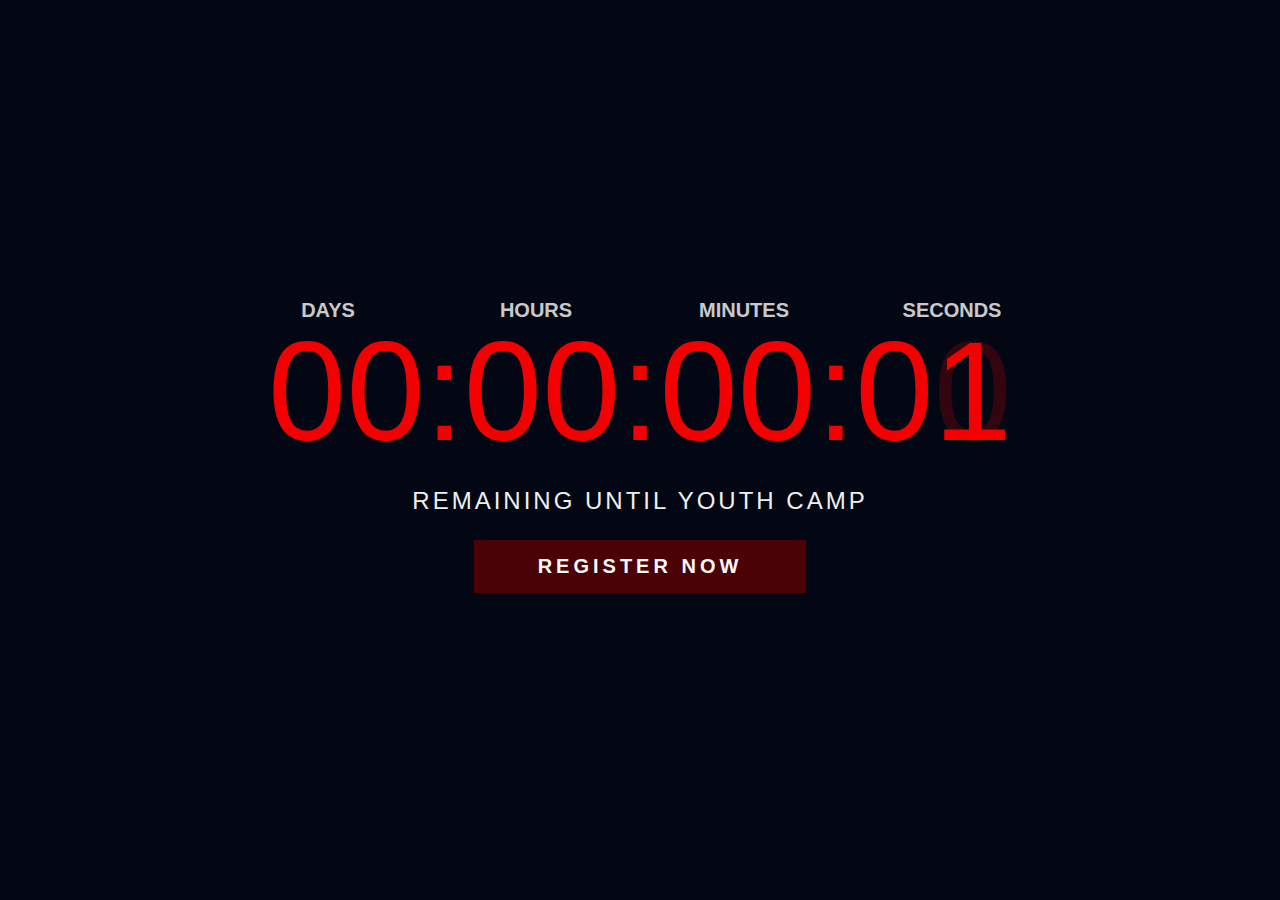
==== index.html @ f2c050af "Update index.html" ====
<!DOCTYPE html>
<html lang="en">

<head>
    <meta charset="utf-8" />
    <title>JLAC Youth Camp 2023</title>
    <meta content="JLAC Youth Camp 2023" property="og:title" />
    <meta content="JLAC Youth Camp 2023" property="twitter:title" />
    <meta content="width=device-width, initial-scale=1" name="viewport" />
    <meta content="Webflow" name="generator" />
    <meta property="og:url" content="assets/OG.webp" />
    <link
        href="./styles.css"
        rel="stylesheet" type="text/css" />
    <link href="https://fonts.googleapis.com" rel="preconnect" />
    <link href="https://fonts.gstatic.com" rel="preconnect" crossorigin="anonymous" />
    <script src="https://ajax.googleapis.com/ajax/libs/webfont/1.6.26/webfont.js" type="text/javascript"></script>
    <script
        type="text/javascript">WebFont.load({ google: { families: ["Poppins:100,100italic,200,200italic,300,300italic,regular,italic,500,500italic,600,600italic,700,700italic,800,800italic,900,900italic"] } });</script>
    <!--[if lt IE 9]><script src="https://cdnjs.cloudflare.com/ajax/libs/html5shiv/3.7.3/html5shiv.min.js" type="text/javascript"></script><![endif]-->
    <script
        type="text/javascript">!function (o, c) { var n = c.documentElement, t = " w-mod-"; n.className += t + "js", ("ontouchstart" in o || o.DocumentTouch && c instanceof DocumentTouch) && (n.className += t + "touch") }(window, document);</script>
    <link href="assets/favicon.png" rel="shortcut icon" type="image/x-icon" />
    <link href="assets/webclip.png" rel="apple-touch-icon" />
</head>

<body>
    <div class="countdown-page">
        <div class="timer-label-wrapper m">
            <div class="paragraph inverted label">D</div>
            <div class="paragraph inverted label">H</div>
            <div class="paragraph inverted label">M</div>
            <div class="paragraph inverted label">S</div>
        </div>
        <div class="timer-label-wrapper pc">
            <div class="paragraph inverted label">DAYS</div>
            <div class="paragraph inverted label">HOURS</div>
            <div class="paragraph inverted label">MINUTES</div>
            <div class="paragraph inverted label">SECONDS</div>
        </div>
        <div class="countdown-wrapper">
            <div class="timer-wrapper mb-flow">
                <div id="days" class="timer">00</div>
                <div class="timer">:</div>
                <div id="hours" class="timer">00</div>
                <div class="timer">:</div>
                <div id="minutes" class="timer">00</div>
                <div class="timer">:</div>
                <div id="seconds" class="timer">01</div>
            </div>
            <div class="timer bg"><span id="countdown" class="text-span">00:00:00:00</span></div>
            <div id="status" class="h4 inverted cd">REMAINING UNTIL YOUTH CAMP</div><a
                href="https://docs.google.com/forms/d/1bYi0Q4V_tHwfjZFR5M2zFoEl2O6BzqJZb1Jt3GfIu0k/viewform?edit_requested=true#settings"
                target="_blank" id="button" class="button countdown w-button">Register Now</a>
        </div><img
            src="https://uploads-ssl.webflow.com/640ebca3ec6139ab74301674/6423d6dc8d836772d1237e6a_BTTF%20Logo%20White.webp"
            loading="lazy" sizes="(max-width: 767px) 20vw, 12vw"
            srcset="https://uploads-ssl.webflow.com/640ebca3ec6139ab74301674/6423d6dc8d836772d1237e6a_BTTF%20Logo%20White-p-500.webp 500w, https://uploads-ssl.webflow.com/640ebca3ec6139ab74301674/6423d6dc8d836772d1237e6a_BTTF%20Logo%20White-p-800.webp 800w, https://uploads-ssl.webflow.com/640ebca3ec6139ab74301674/6423d6dc8d836772d1237e6a_BTTF%20Logo%20White-p-1080.webp 1080w, https://uploads-ssl.webflow.com/640ebca3ec6139ab74301674/6423d6dc8d836772d1237e6a_BTTF%20Logo%20White-p-1600.webp 1600w, https://uploads-ssl.webflow.com/640ebca3ec6139ab74301674/6423d6dc8d836772d1237e6a_BTTF%20Logo%20White-p-2000.webp 2000w, https://uploads-ssl.webflow.com/640ebca3ec6139ab74301674/6423d6dc8d836772d1237e6a_BTTF%20Logo%20White-p-2600.webp 2600w, https://uploads-ssl.webflow.com/640ebca3ec6139ab74301674/6423d6dc8d836772d1237e6a_BTTF%20Logo%20White-p-3200.webp 3200w, https://uploads-ssl.webflow.com/640ebca3ec6139ab74301674/6423d6dc8d836772d1237e6a_BTTF%20Logo%20White.webp 7200w"
            alt="" class="image absolute countdown" />
        <div class="logo-wrapper"><img
                src="https://uploads-ssl.webflow.com/640ebca3ec6139ab74301674/640ed4eca521a5f07b6e0835_JLAC%20White.png"
                loading="lazy" sizes="(max-width: 767px) 15vw, 6vw"
                srcset="https://uploads-ssl.webflow.com/640ebca3ec6139ab74301674/640ed4eca521a5f07b6e0835_JLAC%20White-p-500.png 500w, https://uploads-ssl.webflow.com/640ebca3ec6139ab74301674/640ed4eca521a5f07b6e0835_JLAC%20White-p-800.png 800w, https://uploads-ssl.webflow.com/640ebca3ec6139ab74301674/640ed4eca521a5f07b6e0835_JLAC%20White.png 1000w"
                alt="" class="countdown-logo" /><img
                src="https://uploads-ssl.webflow.com/640ebca3ec6139ab74301674/6423d77d2c3ec1ab48b9f796_YWAP%20White%20Simple.png"
                loading="lazy" sizes="(max-width: 767px) 15vw, 6vw"
                srcset="https://uploads-ssl.webflow.com/640ebca3ec6139ab74301674/6423d77d2c3ec1ab48b9f796_YWAP%20White%20Simple-p-500.png 500w, https://uploads-ssl.webflow.com/640ebca3ec6139ab74301674/6423d77d2c3ec1ab48b9f796_YWAP%20White%20Simple-p-800.png 800w, https://uploads-ssl.webflow.com/640ebca3ec6139ab74301674/6423d77d2c3ec1ab48b9f796_YWAP%20White%20Simple.png 1000w"
                alt="" class="countdown-logo" /></div>
    </div>
    <script src="https://d3e54v103j8qbb.cloudfront.net/js/jquery-3.5.1.min.dc5e7f18c8.js?site=640ebca3ec6139ab74301674"
        type="text/javascript" integrity="sha256-9/aliU8dGd2tb6OSsuzixeV4y/faTqgFtohetphbbj0="
        crossorigin="anonymous"></script>
    <script src="./script.js"
        type="text/javascript"></script>
    <!--[if lte IE 9]><script src="//cdnjs.cloudflare.com/ajax/libs/placeholders/3.0.2/placeholders.min.js"></script><![endif]-->
</body>

</html>
---- styles.css ----
/* Generated on: Wed Mar 29 2023 08:58:21 GMT+0000 (Coordinated Universal Time) */
/* ==========================================================================
   normalize.css v3.0.3 | MIT License | github.com/necolas/normalize.css 
   ========================================================================== */
/*! normalize.css v3.0.3 | MIT License | github.com/necolas/normalize.css */html{font-family:sans-serif;-ms-text-size-adjust:100%;-webkit-text-size-adjust:100%}body{margin:0}article,aside,details,figcaption,figure,footer,header,hgroup,main,menu,nav,section,summary{display:block}audio,canvas,progress,video{display:inline-block;vertical-align:baseline}audio:not([controls]){display:none;height:0}[hidden],template{display:none}a{background-color:transparent}a:active,a:hover{outline:0}abbr[title]{border-bottom:1px dotted}b,strong{font-weight:bold}dfn{font-style:italic}h1{font-size:2em;margin:.67em 0}mark{background:#ff0;color:#000}small{font-size:80%}sub,sup{font-size:75%;line-height:0;position:relative;vertical-align:baseline}sup{top:-0.5em}sub{bottom:-0.25em}img{border:0}svg:not(:root){overflow:hidden}figure{margin:1em 40px}hr{box-sizing:content-box;height:0}pre{overflow:auto}code,kbd,pre,samp{font-family:monospace, monospace;font-size:1em}button,input,optgroup,select,textarea{color:inherit;font:inherit;margin:0}button{overflow:visible}button,select{text-transform:none}button,html input[type="button"],input[type="reset"]{-webkit-appearance:button;cursor:pointer}button[disabled],html input[disabled]{cursor:default}button::-moz-focus-inner,input::-moz-focus-inner{border:0;padding:0}input{line-height:normal}input[type='checkbox'],input[type='radio']{box-sizing:border-box;padding:0}input[type='number']::-webkit-inner-spin-button,input[type='number']::-webkit-outer-spin-button{height:auto}input[type='search']{-webkit-appearance:none}input[type='search']::-webkit-search-cancel-button,input[type='search']::-webkit-search-decoration{-webkit-appearance:none}fieldset{border:1px solid #c0c0c0;margin:0 2px;padding:.35em .625em .75em}legend{border:0;padding:0}textarea{overflow:auto}optgroup{font-weight:bold}table{border-collapse:collapse;border-spacing:0}td,th{padding:0}

/* ==========================================================================
   Start of base Webflow CSS - If you're looking for some ultra-clean CSS, skip the boilerplate and see the unminified code below.
   ========================================================================== */
   @font-face{font-family:'webflow-icons';src:url("[data-uri]") format('truetype');font-weight:normal;font-style:normal}[class^="w-icon-"],[class*=" w-icon-"]{font-family:'webflow-icons' !important;speak:none;font-style:normal;font-weight:normal;font-variant:normal;text-transform:none;line-height:1;-webkit-font-smoothing:antialiased;-moz-osx-font-smoothing:grayscale}.w-icon-slider-right:before{content:"\e600"}.w-icon-slider-left:before{content:"\e601"}.w-icon-nav-menu:before{content:"\e602"}.w-icon-arrow-down:before,.w-icon-dropdown-toggle:before{content:"\e603"}.w-icon-file-upload-remove:before{content:"\e900"}.w-icon-file-upload-icon:before{content:"\e903"}*{-webkit-box-sizing:border-box;-moz-box-sizing:border-box;box-sizing:border-box}html{height:100%}body{margin:0;min-height:100%;background-color:#fff;font-family:Arial,sans-serif;font-size:14px;line-height:20px;color:#333}img{max-width:100%;vertical-align:middle;display:inline-block}html.w-mod-touch *{background-attachment:scroll !important}.w-block{display:block}.w-inline-block{max-width:100%;display:inline-block}.w-clearfix:before,.w-clearfix:after{content:" ";display:table;grid-column-start:1;grid-row-start:1;grid-column-end:2;grid-row-end:2}.w-clearfix:after{clear:both}.w-hidden{display:none}.w-button{display:inline-block;padding:9px 15px;background-color:#3898EC;color:white;border:0;line-height:inherit;text-decoration:none;cursor:pointer;border-radius:0}input.w-button{-webkit-appearance:button}html[data-w-dynpage] [data-w-cloak]{color:transparent !important}.w-webflow-badge,.w-webflow-badge *{position:static;left:auto;top:auto;right:auto;bottom:auto;z-index:auto;display:block;visibility:visible;overflow:visible;overflow-x:visible;overflow-y:visible;box-sizing:border-box;width:auto;height:auto;max-height:none;max-width:none;min-height:0;min-width:0;margin:0;padding:0;float:none;clear:none;border:0 none transparent;border-radius:0;background:none;background-image:none;background-position:0% 0%;background-size:auto auto;background-repeat:repeat;background-origin:padding-box;background-clip:border-box;background-attachment:scroll;background-color:transparent;box-shadow:none;opacity:1;transform:none;transition:none;direction:ltr;font-family:inherit;font-weight:inherit;color:inherit;font-size:inherit;line-height:inherit;font-style:inherit;font-variant:inherit;text-align:inherit;letter-spacing:inherit;text-decoration:inherit;text-indent:0;text-transform:inherit;list-style-type:disc;text-shadow:none;font-smoothing:auto;vertical-align:baseline;cursor:inherit;white-space:inherit;word-break:normal;word-spacing:normal;word-wrap:normal}.w-webflow-badge{position:fixed !important;display:inline-block !important;visibility:visible !important;z-index:2147483647 !important;top:auto !important;right:12px !important;bottom:12px !important;left:auto !important;color:#AAADB0 !important;background-color:#fff !important;border-radius:3px !important;padding:6px 8px 6px 6px !important;font-size:12px !important;opacity:1 !important;line-height:14px !important;text-decoration:none !important;transform:none !important;margin:0 !important;width:auto !important;height:auto !important;overflow:visible !important;white-space:nowrap;box-shadow:0 0 0 1px rgba(0,0,0,0.1),0 1px 3px rgba(0,0,0,0.1);cursor:pointer}.w-webflow-badge>img{display:inline-block !important;visibility:visible !important;opacity:1 !important;vertical-align:middle !important}h1,h2,h3,h4,h5,h6{font-weight:bold;margin-bottom:10px}h1{font-size:38px;line-height:44px;margin-top:20px}h2{font-size:32px;line-height:36px;margin-top:20px}h3{font-size:24px;line-height:30px;margin-top:20px}h4{font-size:18px;line-height:24px;margin-top:10px}h5{font-size:14px;line-height:20px;margin-top:10px}h6{font-size:12px;line-height:18px;margin-top:10px}p{margin-top:0;margin-bottom:10px}blockquote{margin:0 0 10px 0;padding:10px 20px;border-left:5px solid #E2E2E2;font-size:18px;line-height:22px}figure{margin:0;margin-bottom:10px}figcaption{margin-top:5px;text-align:center}ul,ol{margin-top:0px;margin-bottom:10px;padding-left:40px}.w-list-unstyled{padding-left:0;list-style:none}.w-embed:before,.w-embed:after{content:" ";display:table;grid-column-start:1;grid-row-start:1;grid-column-end:2;grid-row-end:2}.w-embed:after{clear:both}.w-video{width:100%;position:relative;padding:0}.w-video iframe,.w-video object,.w-video embed{position:absolute;top:0;left:0;width:100%;height:100%;border:none}fieldset{padding:0;margin:0;border:0}button,[type='button'],[type='reset']{border:0;cursor:pointer;-webkit-appearance:button}.w-form{margin:0 0 15px}.w-form-done{display:none;padding:20px;text-align:center;background-color:#dddddd}.w-form-fail{display:none;margin-top:10px;padding:10px;background-color:#ffdede}label{display:block;margin-bottom:5px;font-weight:bold}.w-input,.w-select{display:block;width:100%;height:38px;padding:8px 12px;margin-bottom:10px;font-size:14px;line-height:1.42857143;color:#333333;vertical-align:middle;background-color:#ffffff;border:1px solid #cccccc}.w-input:-moz-placeholder,.w-select:-moz-placeholder{color:#999}.w-input::-moz-placeholder,.w-select::-moz-placeholder{color:#999;opacity:1}.w-input:-ms-input-placeholder,.w-select:-ms-input-placeholder{color:#999}.w-input::-webkit-input-placeholder,.w-select::-webkit-input-placeholder{color:#999}.w-input:focus,.w-select:focus{border-color:#3898EC;outline:0}.w-input[disabled],.w-select[disabled],.w-input[readonly],.w-select[readonly],fieldset[disabled] .w-input,fieldset[disabled] .w-select{cursor:not-allowed}.w-input[disabled]:not(.w-input-disabled),.w-select[disabled]:not(.w-input-disabled),.w-input[readonly],.w-select[readonly],fieldset[disabled]:not(.w-input-disabled) .w-input,fieldset[disabled]:not(.w-input-disabled) .w-select{background-color:#eeeeee}textarea.w-input,textarea.w-select{height:auto}.w-select{background-color:#f3f3f3}.w-select[multiple]{height:auto}.w-form-label{display:inline-block;cursor:pointer;font-weight:normal;margin-bottom:0px}.w-radio{display:block;margin-bottom:5px;padding-left:20px}.w-radio:before,.w-radio:after{content:" ";display:table;grid-column-start:1;grid-row-start:1;grid-column-end:2;grid-row-end:2}.w-radio:after{clear:both}.w-radio-input{margin:4px 0 0;margin-top:1px \9;line-height:normal;float:left;margin-left:-20px}.w-radio-input{margin-top:3px}.w-file-upload{display:block;margin-bottom:10px}.w-file-upload-input{width:.1px;height:.1px;opacity:0;overflow:hidden;position:absolute;z-index:-100}.w-file-upload-default,.w-file-upload-uploading,.w-file-upload-success{display:inline-block;color:#333333}.w-file-upload-error{display:block;margin-top:10px}.w-file-upload-default.w-hidden,.w-file-upload-uploading.w-hidden,.w-file-upload-error.w-hidden,.w-file-upload-success.w-hidden{display:none}.w-file-upload-uploading-btn{display:flex;font-size:14px;font-weight:normal;cursor:pointer;margin:0;padding:8px 12px;border:1px solid #cccccc;background-color:#fafafa}.w-file-upload-file{display:flex;flex-grow:1;justify-content:space-between;margin:0;padding:8px 9px 8px 11px;border:1px solid #cccccc;background-color:#fafafa}.w-file-upload-file-name{font-size:14px;font-weight:normal;display:block}.w-file-remove-link{margin-top:3px;margin-left:10px;width:auto;height:auto;padding:3px;display:block;cursor:pointer}.w-icon-file-upload-remove{margin:auto;font-size:10px}.w-file-upload-error-msg{display:inline-block;color:#ea384c;padding:2px 0}.w-file-upload-info{display:inline-block;line-height:38px;padding:0 12px}.w-file-upload-label{display:inline-block;font-size:14px;font-weight:normal;cursor:pointer;margin:0;padding:8px 12px;border:1px solid #cccccc;background-color:#fafafa}.w-icon-file-upload-icon,.w-icon-file-upload-uploading{display:inline-block;margin-right:8px;width:20px}.w-icon-file-upload-uploading{height:20px}.w-container{margin-left:auto;margin-right:auto;max-width:940px}.w-container:before,.w-container:after{content:" ";display:table;grid-column-start:1;grid-row-start:1;grid-column-end:2;grid-row-end:2}.w-container:after{clear:both}.w-container .w-row{margin-left:-10px;margin-right:-10px}.w-row:before,.w-row:after{content:" ";display:table;grid-column-start:1;grid-row-start:1;grid-column-end:2;grid-row-end:2}.w-row:after{clear:both}.w-row .w-row{margin-left:0;margin-right:0}.w-col{position:relative;float:left;width:100%;min-height:1px;padding-left:10px;padding-right:10px}.w-col .w-col{padding-left:0;padding-right:0}.w-col-1{width:8.33333333%}.w-col-2{width:16.66666667%}.w-col-3{width:25%}.w-col-4{width:33.33333333%}.w-col-5{width:41.66666667%}.w-col-6{width:50%}.w-col-7{width:58.33333333%}.w-col-8{width:66.66666667%}.w-col-9{width:75%}.w-col-10{width:83.33333333%}.w-col-11{width:91.66666667%}.w-col-12{width:100%}.w-hidden-main{display:none !important}@media screen and (max-width:991px){.w-container{max-width:728px}.w-hidden-main{display:inherit !important}.w-hidden-medium{display:none !important}.w-col-medium-1{width:8.33333333%}.w-col-medium-2{width:16.66666667%}.w-col-medium-3{width:25%}.w-col-medium-4{width:33.33333333%}.w-col-medium-5{width:41.66666667%}.w-col-medium-6{width:50%}.w-col-medium-7{width:58.33333333%}.w-col-medium-8{width:66.66666667%}.w-col-medium-9{width:75%}.w-col-medium-10{width:83.33333333%}.w-col-medium-11{width:91.66666667%}.w-col-medium-12{width:100%}.w-col-stack{width:100%;left:auto;right:auto}}@media screen and (max-width:767px){.w-hidden-main{display:inherit !important}.w-hidden-medium{display:inherit !important}.w-hidden-small{display:none !important}.w-row,.w-container .w-row{margin-left:0;margin-right:0}.w-col{width:100%;left:auto;right:auto}.w-col-small-1{width:8.33333333%}.w-col-small-2{width:16.66666667%}.w-col-small-3{width:25%}.w-col-small-4{width:33.33333333%}.w-col-small-5{width:41.66666667%}.w-col-small-6{width:50%}.w-col-small-7{width:58.33333333%}.w-col-small-8{width:66.66666667%}.w-col-small-9{width:75%}.w-col-small-10{width:83.33333333%}.w-col-small-11{width:91.66666667%}.w-col-small-12{width:100%}}@media screen and (max-width:479px){.w-container{max-width:none}.w-hidden-main{display:inherit !important}.w-hidden-medium{display:inherit !important}.w-hidden-small{display:inherit !important}.w-hidden-tiny{display:none !important}.w-col{width:100%}.w-col-tiny-1{width:8.33333333%}.w-col-tiny-2{width:16.66666667%}.w-col-tiny-3{width:25%}.w-col-tiny-4{width:33.33333333%}.w-col-tiny-5{width:41.66666667%}.w-col-tiny-6{width:50%}.w-col-tiny-7{width:58.33333333%}.w-col-tiny-8{width:66.66666667%}.w-col-tiny-9{width:75%}.w-col-tiny-10{width:83.33333333%}.w-col-tiny-11{width:91.66666667%}.w-col-tiny-12{width:100%}}.w-widget{position:relative}.w-widget-map{width:100%;height:400px}.w-widget-map label{width:auto;display:inline}.w-widget-map img{max-width:inherit}.w-widget-map .gm-style-iw{text-align:center}.w-widget-map .gm-style-iw>button{display:none !important}.w-widget-twitter{overflow:hidden}.w-widget-twitter-count-shim{display:inline-block;vertical-align:top;position:relative;width:28px;height:20px;text-align:center;background:white;border:#758696 solid 1px;border-radius:3px}.w-widget-twitter-count-shim *{pointer-events:none;-webkit-user-select:none;-moz-user-select:none;-ms-user-select:none;user-select:none}.w-widget-twitter-count-shim .w-widget-twitter-count-inner{position:relative;font-size:15px;line-height:12px;text-align:center;color:#999;font-family:serif}.w-widget-twitter-count-shim .w-widget-twitter-count-clear{position:relative;display:block}.w-widget-twitter-count-shim.w--large{width:36px;height:28px}.w-widget-twitter-count-shim.w--large .w-widget-twitter-count-inner{font-size:18px;line-height:18px}.w-widget-twitter-count-shim:not(.w--vertical){margin-left:5px;margin-right:8px}.w-widget-twitter-count-shim:not(.w--vertical).w--large{margin-left:6px}.w-widget-twitter-count-shim:not(.w--vertical):before,.w-widget-twitter-count-shim:not(.w--vertical):after{top:50%;left:0;border:solid transparent;content:' ';height:0;width:0;position:absolute;pointer-events:none}.w-widget-twitter-count-shim:not(.w--vertical):before{border-color:rgba(117,134,150,0);border-right-color:#5d6c7b;border-width:4px;margin-left:-9px;margin-top:-4px}.w-widget-twitter-count-shim:not(.w--vertical).w--large:before{border-width:5px;margin-left:-10px;margin-top:-5px}.w-widget-twitter-count-shim:not(.w--vertical):after{border-color:rgba(255,255,255,0);border-right-color:white;border-width:4px;margin-left:-8px;margin-top:-4px}.w-widget-twitter-count-shim:not(.w--vertical).w--large:after{border-width:5px;margin-left:-9px;margin-top:-5px}.w-widget-twitter-count-shim.w--vertical{width:61px;height:33px;margin-bottom:8px}.w-widget-twitter-count-shim.w--vertical:before,.w-widget-twitter-count-shim.w--vertical:after{top:100%;left:50%;border:solid transparent;content:' ';height:0;width:0;position:absolute;pointer-events:none}.w-widget-twitter-count-shim.w--vertical:before{border-color:rgba(117,134,150,0);border-top-color:#5d6c7b;border-width:5px;margin-left:-5px}.w-widget-twitter-count-shim.w--vertical:after{border-color:rgba(255,255,255,0);border-top-color:white;border-width:4px;margin-left:-4px}.w-widget-twitter-count-shim.w--vertical .w-widget-twitter-count-inner{font-size:18px;line-height:22px}.w-widget-twitter-count-shim.w--vertical.w--large{width:76px}.w-background-video{position:relative;overflow:hidden;height:500px;color:white}.w-background-video>video{background-size:cover;background-position:50% 50%;position:absolute;margin:auto;width:100%;height:100%;right:-100%;bottom:-100%;top:-100%;left:-100%;object-fit:cover;z-index:-100}.w-background-video>video::-webkit-media-controls-start-playback-button{display:none !important;-webkit-appearance:none}.w-background-video--control{position:absolute;bottom:1em;right:1em;background-color:transparent;padding:0}.w-background-video--control>[hidden]{display:none !important}.w-slider{position:relative;height:300px;text-align:center;background:#dddddd;clear:both;-webkit-tap-highlight-color:rgba(0,0,0,0);tap-highlight-color:rgba(0,0,0,0)}.w-slider-mask{position:relative;display:block;overflow:hidden;z-index:1;left:0;right:0;height:100%;white-space:nowrap}.w-slide{position:relative;display:inline-block;vertical-align:top;width:100%;height:100%;white-space:normal;text-align:left}.w-slider-nav{position:absolute;z-index:2;top:auto;right:0;bottom:0;left:0;margin:auto;padding-top:10px;height:40px;text-align:center;-webkit-tap-highlight-color:rgba(0,0,0,0);tap-highlight-color:rgba(0,0,0,0)}.w-slider-nav.w-round>div{border-radius:100%}.w-slider-nav.w-num>div{width:auto;height:auto;padding:.2em .5em;font-size:inherit;line-height:inherit}.w-slider-nav.w-shadow>div{box-shadow:0 0 3px rgba(51,51,51,0.4)}.w-slider-nav-invert{color:#fff}.w-slider-nav-invert>div{background-color:rgba(34,34,34,0.4)}.w-slider-nav-invert>div.w-active{background-color:#222}.w-slider-dot{position:relative;display:inline-block;width:1em;height:1em;background-color:rgba(255,255,255,0.4);cursor:pointer;margin:0 3px .5em;transition:background-color 100ms,color 100ms}.w-slider-dot.w-active{background-color:#fff}.w-slider-dot:focus{outline:none;box-shadow:0 0 0 2px #fff}.w-slider-dot:focus.w-active{box-shadow:none}.w-slider-arrow-left,.w-slider-arrow-right{position:absolute;width:80px;top:0;right:0;bottom:0;left:0;margin:auto;cursor:pointer;overflow:hidden;color:white;font-size:40px;-webkit-tap-highlight-color:rgba(0,0,0,0);tap-highlight-color:rgba(0,0,0,0);-webkit-user-select:none;-moz-user-select:none;-ms-user-select:none;user-select:none}.w-slider-arrow-left [class^='w-icon-'],.w-slider-arrow-right [class^='w-icon-'],.w-slider-arrow-left [class*=' w-icon-'],.w-slider-arrow-right [class*=' w-icon-']{position:absolute}.w-slider-arrow-left:focus,.w-slider-arrow-right:focus{outline:0}.w-slider-arrow-left{z-index:3;right:auto}.w-slider-arrow-right{z-index:4;left:auto}.w-icon-slider-left,.w-icon-slider-right{top:0;right:0;bottom:0;left:0;margin:auto;width:1em;height:1em}.w-slider-aria-label{border:0;clip:rect(0 0 0 0);height:1px;margin:-1px;overflow:hidden;padding:0;position:absolute;width:1px}.w-slider-force-show{display:block !important}.w-dropdown{display:inline-block;position:relative;text-align:left;margin-left:auto;margin-right:auto;z-index:900}.w-dropdown-btn,.w-dropdown-toggle,.w-dropdown-link{position:relative;vertical-align:top;text-decoration:none;color:#222222;padding:20px;text-align:left;margin-left:auto;margin-right:auto;white-space:nowrap}.w-dropdown-toggle{-webkit-user-select:none;-moz-user-select:none;-ms-user-select:none;user-select:none;display:inline-block;cursor:pointer;padding-right:40px}.w-dropdown-toggle:focus{outline:0}.w-icon-dropdown-toggle{position:absolute;top:0;right:0;bottom:0;margin:auto;margin-right:20px;width:1em;height:1em}.w-dropdown-list{position:absolute;background:#dddddd;display:none;min-width:100%}.w-dropdown-list.w--open{display:block}.w-dropdown-link{padding:10px 20px;display:block;color:#222222}.w-dropdown-link.w--current{color:#0082f3}.w-dropdown-link:focus{outline:0}@media screen and (max-width:767px){.w-nav-brand{padding-left:10px}}.w-lightbox-backdrop{color:#000;cursor:auto;font-family:serif;font-size:medium;font-style:normal;font-variant:normal;font-weight:normal;letter-spacing:normal;line-height:normal;list-style:disc;text-align:start;text-indent:0;text-shadow:none;text-transform:none;visibility:visible;white-space:normal;word-break:normal;word-spacing:normal;word-wrap:normal;position:fixed;top:0;right:0;bottom:0;left:0;color:#fff;font-family:"Helvetica Neue",Helvetica,Ubuntu,"Segoe UI",Verdana,sans-serif;font-size:17px;line-height:1.2;font-weight:300;text-align:center;background:rgba(0,0,0,0.9);z-index:2000;outline:0;opacity:0;-webkit-user-select:none;-moz-user-select:none;-ms-user-select:none;-webkit-tap-highlight-color:transparent;-webkit-transform:translate(0, 0)}.w-lightbox-backdrop,.w-lightbox-container{height:100%;overflow:auto;-webkit-overflow-scrolling:touch}.w-lightbox-content{position:relative;height:100vh;overflow:hidden}.w-lightbox-view{position:absolute;width:100vw;height:100vh;opacity:0}.w-lightbox-view:before{content:"";height:100vh}.w-lightbox-group,.w-lightbox-group .w-lightbox-view,.w-lightbox-group .w-lightbox-view:before{height:86vh}.w-lightbox-frame,.w-lightbox-view:before{display:inline-block;vertical-align:middle}.w-lightbox-figure{position:relative;margin:0}.w-lightbox-group .w-lightbox-figure{cursor:pointer}.w-lightbox-img{width:auto;height:auto;max-width:none}.w-lightbox-image{display:block;float:none;max-width:100vw;max-height:100vh}.w-lightbox-group .w-lightbox-image{max-height:86vh}.w-lightbox-caption{position:absolute;right:0;bottom:0;left:0;padding:.5em 1em;background:rgba(0,0,0,0.4);text-align:left;text-overflow:ellipsis;white-space:nowrap;overflow:hidden}.w-lightbox-embed{position:absolute;top:0;right:0;bottom:0;left:0;width:100%;height:100%}.w-lightbox-control{position:absolute;top:0;width:4em;background-size:24px;background-repeat:no-repeat;background-position:center;cursor:pointer;-webkit-transition:all .3s;transition:all .3s}.w-lightbox-left{display:none;bottom:0;left:0;background-image:url("[data-uri]")}.w-lightbox-right{display:none;right:0;bottom:0;background-image:url("[data-uri]")}.w-lightbox-close{right:0;height:2.6em;background-image:url("[data-uri]");background-size:18px}.w-lightbox-strip{position:absolute;bottom:0;left:0;right:0;padding:0 1vh;line-height:0;white-space:nowrap;overflow-x:auto;overflow-y:hidden}.w-lightbox-item{display:inline-block;width:10vh;padding:2vh 1vh;box-sizing:content-box;cursor:pointer;-webkit-transform:translate3d(0, 0, 0)}.w-lightbox-active{opacity:.3}.w-lightbox-thumbnail{position:relative;height:10vh;background:#222;overflow:hidden}.w-lightbox-thumbnail-image{position:absolute;top:0;left:0}.w-lightbox-thumbnail .w-lightbox-tall{top:50%;width:100%;-webkit-transform:translate(0, -50%);-ms-transform:translate(0, -50%);transform:translate(0, -50%)}.w-lightbox-thumbnail .w-lightbox-wide{left:50%;height:100%;-webkit-transform:translate(-50%, 0);-ms-transform:translate(-50%, 0);transform:translate(-50%, 0)}.w-lightbox-spinner{position:absolute;top:50%;left:50%;box-sizing:border-box;width:40px;height:40px;margin-top:-20px;margin-left:-20px;border:5px solid rgba(0,0,0,0.4);border-radius:50%;-webkit-animation:spin .8s infinite linear;animation:spin .8s infinite linear}.w-lightbox-spinner:after{content:"";position:absolute;top:-4px;right:-4px;bottom:-4px;left:-4px;border:3px solid transparent;border-bottom-color:#fff;border-radius:50%}.w-lightbox-hide{display:none}.w-lightbox-noscroll{overflow:hidden}@media (min-width:768px){.w-lightbox-content{height:96vh;margin-top:2vh}.w-lightbox-view,.w-lightbox-view:before{height:96vh}.w-lightbox-group,.w-lightbox-group .w-lightbox-view,.w-lightbox-group .w-lightbox-view:before{height:84vh}.w-lightbox-image{max-width:96vw;max-height:96vh}.w-lightbox-group .w-lightbox-image{max-width:82.3vw;max-height:84vh}.w-lightbox-left,.w-lightbox-right{display:block;opacity:.5}.w-lightbox-close{opacity:.8}.w-lightbox-control:hover{opacity:1}}.w-lightbox-inactive,.w-lightbox-inactive:hover{opacity:0}.w-richtext:before,.w-richtext:after{content:" ";display:table;grid-column-start:1;grid-row-start:1;grid-column-end:2;grid-row-end:2}.w-richtext:after{clear:both}.w-richtext[contenteditable="true"]:before,.w-richtext[contenteditable="true"]:after{white-space:initial}.w-richtext ol,.w-richtext ul{overflow:hidden}.w-richtext .w-richtext-figure-selected.w-richtext-figure-type-video div:after,.w-richtext .w-richtext-figure-selected[data-rt-type="video"] div:after{outline:2px solid #2895f7}.w-richtext .w-richtext-figure-selected.w-richtext-figure-type-image div,.w-richtext .w-richtext-figure-selected[data-rt-type="image"] div{outline:2px solid #2895f7}.w-richtext figure.w-richtext-figure-type-video>div:after,.w-richtext figure[data-rt-type="video"]>div:after{content:'';position:absolute;display:none;left:0;top:0;right:0;bottom:0}.w-richtext figure{position:relative;max-width:60%}.w-richtext figure>div:before{cursor:default!important}.w-richtext figure img{width:100%}.w-richtext figure figcaption.w-richtext-figcaption-placeholder{opacity:.6}.w-richtext figure div{font-size:0px;color:transparent}.w-richtext figure.w-richtext-figure-type-image,.w-richtext figure[data-rt-type="image"]{display:table}.w-richtext figure.w-richtext-figure-type-image>div,.w-richtext figure[data-rt-type="image"]>div{display:inline-block}.w-richtext figure.w-richtext-figure-type-image>figcaption,.w-richtext figure[data-rt-type="image"]>figcaption{display:table-caption;caption-side:bottom}.w-richtext figure.w-richtext-figure-type-video,.w-richtext figure[data-rt-type="video"]{width:60%;height:0}.w-richtext figure.w-richtext-figure-type-video iframe,.w-richtext figure[data-rt-type="video"] iframe{position:absolute;top:0;left:0;width:100%;height:100%}.w-richtext figure.w-richtext-figure-type-video>div,.w-richtext figure[data-rt-type="video"]>div{width:100%}.w-richtext figure.w-richtext-align-center{margin-right:auto;margin-left:auto;clear:both}.w-richtext figure.w-richtext-align-center.w-richtext-figure-type-image>div,.w-richtext figure.w-richtext-align-center[data-rt-type="image"]>div{max-width:100%}.w-richtext figure.w-richtext-align-normal{clear:both}.w-richtext figure.w-richtext-align-fullwidth{width:100%;max-width:100%;text-align:center;clear:both;display:block;margin-right:auto;margin-left:auto}.w-richtext figure.w-richtext-align-fullwidth>div{display:inline-block;padding-bottom:inherit}.w-richtext figure.w-richtext-align-fullwidth>figcaption{display:block}.w-richtext figure.w-richtext-align-floatleft{float:left;margin-right:15px;clear:none}.w-richtext figure.w-richtext-align-floatright{float:right;margin-left:15px;clear:none}.w-nav{position:relative;background:#dddddd;z-index:1000}.w-nav:before,.w-nav:after{content:" ";display:table;grid-column-start:1;grid-row-start:1;grid-column-end:2;grid-row-end:2}.w-nav:after{clear:both}.w-nav-brand{position:relative;float:left;text-decoration:none;color:#333333}.w-nav-link{position:relative;display:inline-block;vertical-align:top;text-decoration:none;color:#222222;padding:20px;text-align:left;margin-left:auto;margin-right:auto}.w-nav-link.w--current{color:#0082f3}.w-nav-menu{position:relative;float:right}[data-nav-menu-open]{display:block !important;position:absolute;top:100%;left:0;right:0;background:#C8C8C8;text-align:center;overflow:visible;min-width:200px}.w--nav-link-open{display:block;position:relative}.w-nav-overlay{position:absolute;overflow:hidden;display:none;top:100%;left:0;right:0;width:100%}.w-nav-overlay [data-nav-menu-open]{top:0}.w-nav[data-animation="over-left"] .w-nav-overlay{width:auto}.w-nav[data-animation="over-left"] .w-nav-overlay,.w-nav[data-animation="over-left"] [data-nav-menu-open]{right:auto;z-index:1;top:0}.w-nav[data-animation="over-right"] .w-nav-overlay{width:auto}.w-nav[data-animation="over-right"] .w-nav-overlay,.w-nav[data-animation="over-right"] [data-nav-menu-open]{left:auto;z-index:1;top:0}.w-nav-button{position:relative;float:right;padding:18px;font-size:24px;display:none;cursor:pointer;-webkit-tap-highlight-color:rgba(0,0,0,0);tap-highlight-color:rgba(0,0,0,0);-webkit-user-select:none;-moz-user-select:none;-ms-user-select:none;user-select:none}.w-nav-button:focus{outline:0}.w-nav-button.w--open{background-color:#C8C8C8;color:white}.w-nav[data-collapse="all"] .w-nav-menu{display:none}.w-nav[data-collapse="all"] .w-nav-button{display:block}.w--nav-dropdown-open{display:block}.w--nav-dropdown-toggle-open{display:block}.w--nav-dropdown-list-open{position:static}@media screen and (max-width:991px){.w-nav[data-collapse="medium"] .w-nav-menu{display:none}.w-nav[data-collapse="medium"] .w-nav-button{display:block}}@media screen and (max-width:767px){.w-nav[data-collapse="small"] .w-nav-menu{display:none}.w-nav[data-collapse="small"] .w-nav-button{display:block}.w-nav-brand{padding-left:10px}}@media screen and (max-width:479px){.w-nav[data-collapse="tiny"] .w-nav-menu{display:none}.w-nav[data-collapse="tiny"] .w-nav-button{display:block}}.w-tabs{position:relative}.w-tabs:before,.w-tabs:after{content:" ";display:table;grid-column-start:1;grid-row-start:1;grid-column-end:2;grid-row-end:2}.w-tabs:after{clear:both}.w-tab-menu{position:relative}.w-tab-link{position:relative;display:inline-block;vertical-align:top;text-decoration:none;padding:9px 30px;text-align:left;cursor:pointer;color:#222222;background-color:#dddddd}.w-tab-link.w--current{background-color:#C8C8C8}.w-tab-link:focus{outline:0}.w-tab-content{position:relative;display:block;overflow:hidden}.w-tab-pane{position:relative;display:none}.w--tab-active{display:block}@media screen and (max-width:479px){.w-tab-link{display:block}}.w-ix-emptyfix:after{content:""}@keyframes spin{0%{transform:rotate(0deg)}100%{transform:rotate(360deg)}}.w-dyn-empty{padding:10px;background-color:#dddddd}.w-dyn-hide{display:none !important}.w-dyn-bind-empty{display:none !important}.w-condition-invisible{display:none !important}

   /* ==========================================================================
      Start of custom Webflow CSS
      ========================================================================== */
   body {
     font-family: Poppins, sans-serif;
     color: #1a1b1f;
     font-size: 16px;
     line-height: 28px;
     font-weight: 300;
   }
   
   h1 {
     margin-top: 20px;
     margin-bottom: 15px;
     font-size: 44px;
     line-height: 62px;
     font-weight: 400;
   }
   
   h2 {
     margin-top: 10px;
     margin-bottom: 10px;
     font-size: 36px;
     line-height: 50px;
     font-weight: 400;
   }
   
   h3 {
     margin-top: 10px;
     margin-bottom: 10px;
     font-size: 30px;
     line-height: 46px;
     font-weight: 400;
   }
   
   h4 {
     margin-top: 0px;
     margin-bottom: 0px;
     font-size: 24px;
     line-height: 38px;
     font-weight: 400;
   }
   
   h5 {
     margin-top: 10px;
     margin-bottom: 10px;
     font-size: 20px;
     line-height: 34px;
     font-weight: 500;
   }
   
   h6 {
     margin-top: 10px;
     margin-bottom: 10px;
     font-size: 16px;
     line-height: 28px;
     font-weight: 500;
   }
   
   p {
     margin-bottom: 10px;
   }
   
   a {
     display: block;
     transition: opacity 200ms ease;
     color: #1a1b1f;
     text-decoration: underline;
   }
   
   a:hover {
     color: #32343a;
   }
   
   a:active {
     color: #43464d;
   }
   
   ul {
     margin-top: 20px;
     margin-bottom: 10px;
     padding-left: 40px;
     list-style-type: disc;
   }
   
   li {
     margin-bottom: 10px;
   }
   
   img {
     display: block;
   }
   
   label {
     margin-bottom: 10px;
     font-size: 12px;
     line-height: 20px;
     font-weight: 500;
     letter-spacing: 1px;
     text-transform: uppercase;
   }
   
   blockquote {
     margin-top: 25px;
     margin-bottom: 25px;
     padding: 15px 30px;
     border-left: 5px solid #e2e2e2;
     font-size: 20px;
     line-height: 34px;
   }
   
   figcaption {
     margin-top: 5px;
     opacity: 1;
     font-size: 14px;
     line-height: 26px;
     text-align: center;
   }
   
   .content-vbetween {
     display: flex;
     flex-direction: column;
     justify-content: space-between;
     flex: 1;
   }
   
   .px-2 {
     padding-right: 2rem;
     padding-left: 2rem;
   }
   
   .m-4 {
     margin: 4rem;
   }
   
   .text-justify {
     text-align: justify;
   }
   
   .m-2 {
     margin: 2rem;
   }
   
   .bg-green {
     background-color: #294123;
   }
   
   .p-flow {
     padding: 1.5rem;
   }
   
   .my-0 {
     margin-top: 0px;
     margin-bottom: 0px;
   }
   
   .content-hbetween {
     display: flex;
     justify-content: space-between;
   }
   
   .content-bottom {
     display: flex;
     flex-direction: row;
     align-items: flex-end;
   }
   
   .mr-4 {
     margin-right: 4rem;
   }
   
   .py-2 {
     padding-top: 2rem;
     padding-bottom: 2rem;
   }
   
   .self-right {
     align-self: flex-end;
   }
   
   .mr-1 {
     margin-right: 1rem;
   }
   
   .mt-2 {
     margin-top: 2rem;
   }
   
   .px-3 {
     padding-right: 3rem;
     padding-left: 3rem;
   }
   
   .mb-0 {
     margin-bottom: 0rem;
   }
   
   .image {
     display: block;
     max-width: 10vw;
     flex: 1;
   }
   
   .image.stretch-flow-all {
     position: absolute;
     left: 0%;
     top: 0%;
     right: 0%;
     bottom: 0%;
     width: 100%;
     height: 100%;
     -o-object-fit: cover;
     object-fit: cover;
   }
   
   .image.stretch-flow {
     position: absolute;
     left: 0%;
     top: 0%;
     right: 0%;
     bottom: 0%;
     width: 100%;
     height: 100%;
     -o-object-fit: cover;
     object-fit: cover;
   }
   
   .image.stretch-fixed {
     width: 100%;
     height: 100%;
     min-height: 400px;
     -o-object-fit: cover;
     object-fit: cover;
   }
   
   .image.absolute.countdown {
     left: auto;
     top: 5%;
     right: auto;
     bottom: auto;
     max-width: 12vw;
   }
   
   .block-1100 {
     max-width: 1100px;
     margin-right: auto;
     margin-left: auto;
   }
   
   .my-3 {
     margin-top: 3rem;
     margin-bottom: 3rem;
   }
   
   .content-vcenter {
     display: flex;
     flex-direction: row;
     align-items: center;
   }
   
   .py-0-5 {
     padding-top: 0.5rem;
     padding-bottom: 0.5rem;
   }
   
   .section {
     padding-top: 8rem;
     padding-bottom: 8rem;
     justify-content: flex-start;
     align-items: stretch;
     color: #000;
   }
   
   .section.masthead {
     display: flex;
     height: 90vh;
     justify-content: center;
     align-items: center;
   }
   
   .section.small {
     padding-top: 4rem;
     padding-bottom: 4rem;
   }
   
   .section.footer.bg-darkblue {
     padding-top: 2rem;
   }
   
   .section.bg-black {
     background-image: url("https://uploads-ssl.webflow.com/640ebca3ec6139ab74301674/640eda7b7e743e3560ba6633_back-to-the-future-939517998edf945e07eaa9ede2d67437.jpg");
     background-position: 0% 30%;
     background-size: cover;
   }
   
   .section.camp {
     height: 60vh;
     padding-top: 4rem;
     background-image: linear-gradient(187deg, rgba(0, 0, 0, 0.4), transparent), url("https://uploads-ssl.webflow.com/640ebca3ec6139ab74301674/640eda7b7e743e3560ba6633_back-to-the-future-939517998edf945e07eaa9ede2d67437.jpg");
     background-position: 0px 0px, 0% 0%;
     background-size: auto, cover;
   }
   
   .paragraph {
     margin-top: 0px;
     margin-bottom: 1.5rem;
     padding-top: 0px;
     padding-bottom: 0px;
     opacity: 0.7;
     color: #153469;
     font-size: 18px;
     line-height: 1.5;
     font-weight: 400;
     letter-spacing: -0.2px;
   }
   
   .paragraph.inverted {
     opacity: 0.8;
     color: #fff;
   }
   
   .paragraph.inverted.label {
     margin-bottom: 0rem;
     flex: 1;
     font-size: 20px;
     font-weight: 600;
     text-align: center;
     letter-spacing: 0px;
   }
   
   .paragraph.inverted.label:hover {
     opacity: 0.8;
   }
   
   .paragraph.inverted.label._1 {
     margin-left: 5px;
   }
   
   .paragraph.inverted.label._2 {
     margin-left: 36px;
   }
   
   .paragraph.inverted.label._4 {
     margin-right: -14px;
   }
   
   .paragraph.alt {
     margin-bottom: 0rem;
     opacity: 1;
     color: #fff;
     font-weight: 500;
     letter-spacing: 2px;
     text-transform: uppercase;
   }
   
   .absolute {
     position: absolute;
   }
   
   .absolute.background {
     left: 0%;
     top: 0%;
     right: 0%;
     bottom: 0%;
     max-width: 1920px;
     margin-right: auto;
     margin-left: auto;
   }
   
   .ml-3 {
     margin-left: 3rem;
   }
   
   .mb-3 {
     margin-bottom: 3rem;
   }
   
   .card {
     position: relative;
     height: auto;
     max-width: 60vw;
     padding: 1rem 2rem;
     border-radius: 0px;
     background-color: #fbf9f8;
     box-shadow: 2px 2px 20px -8px rgba(0, 0, 0, 0.2);
   }
   
   .mt-3 {
     margin-top: 3rem;
   }
   
   .block-centered {
     display: flex;
     flex-direction: column;
     align-items: center;
     text-align: center;
   }
   
   .ml-1 {
     margin-left: 1rem;
   }
   
   .bg-darkblue {
     background-color: #153469;
   }
   
   .content-top {
     display: flex;
     align-items: flex-start;
   }
   
   .block-720 {
     max-width: 720px;
     margin-right: auto;
     margin-left: auto;
   }
   
   .button-text {
     position: relative;
     z-index: 1;
     text-transform: uppercase;
   }
   
   .mt-9 {
     margin-top: 9rem;
   }
   
   .text-right {
     text-align: right;
   }
   
   .mx-auto {
     margin-right: auto;
     margin-left: auto;
   }
   
   .block-800 {
     max-width: 800px;
     margin-right: auto;
     margin-left: auto;
   }
   
   .mt-6 {
     margin-top: 6rem;
   }
   
   .button {
     position: relative;
     overflow: hidden;
     padding: 0.6rem 2rem;
     background-color: #316dd6;
     transition: all 250ms ease;
     color: #fbf9f8;
     font-weight: 600;
     letter-spacing: 3px;
     text-transform: uppercase;
   }
   
   .button:hover {
     opacity: 0.8;
     color: #fbf9f8;
   }
   
   .button:active {
     transform: scale(0.95);
   }
   
   .button.inverted {
     background-color: #fcf1db;
     color: #193412;
   }
   
   .button.countdown {
     padding: 0.8rem 4rem;
     background-color: #4b0204;
     font-size: 20px;
     letter-spacing: 4px;
   }
   
   .m-1 {
     margin: 1rem;
   }
   
   .label {
     margin-bottom: 1.5rem;
     opacity: 0.7;
     font-size: 18px;
     line-height: 1.2;
     font-weight: 400;
     letter-spacing: -0.2px;
   }
   
   .label.inverted {
     color: #fbf9f8;
     cursor: pointer;
   }
   
   .label.inverted:hover {
     opacity: 1;
   }
   
   .weight-20 {
     flex: 0 20%;
   }
   
   .content-center {
     display: flex;
     flex-direction: column;
     justify-content: center;
     align-items: center;
     text-align: center;
   }
   
   .z-over-background {
     position: relative;
     z-index: 22;
   }
   
   .mb-9 {
     margin-bottom: 9rem;
   }
   
   .mb-1 {
     margin-bottom: 1rem;
   }
   
   .text-left {
     text-align: left;
   }
   
   .ml-0-5 {
     margin-left: 0.5rem;
     color: #707070;
   }
   
   .my-2 {
     margin-top: 2rem;
     margin-bottom: 2rem;
   }
   
   .mb-7 {
     margin-bottom: 7rem;
   }
   
   .mt-0 {
     margin-top: 0rem;
   }
   
   .crop-wrapper {
     overflow: hidden;
   }
   
   .mb-4 {
     margin-bottom: 4rem;
   }
   
   .mt-8 {
     margin-top: 8rem;
   }
   
   .p-0-5 {
     padding: 0.5rem;
   }
   
   .mr-2 {
     margin-right: 2rem;
   }
   
   .p-2 {
     padding: 2rem;
   }
   
   .my-1 {
     margin-top: 1rem;
     margin-bottom: 1rem;
   }
   
   .mr-0 {
     margin-right: 0px;
   }
   
   .bg-green1 {
     background-color: #202b1d;
   }
   
   .mt-5 {
     margin-top: 5rem;
   }
   
   .weight-70 {
     flex: 0 70%;
   }
   
   .block-1280 {
     max-width: 1280px;
     margin-right: auto;
     margin-left: auto;
   }
   
   .weight-80 {
     flex: 0 80%;
   }
   
   .py-section-l {
     padding-top: 5rem;
     padding-bottom: 5rem;
   }
   
   .mx-0-5 {
     margin-right: 0.5rem;
     margin-left: 0.5rem;
   }
   
   .h3 {
     margin-bottom: 1.5rem;
     color: #000;
     font-size: 24px;
     line-height: 1;
     font-weight: 600;
     background-clip: border-box;
     -webkit-text-fill-color: inherit;
   }
   
   .h3.inverted {
     color: #fff;
     letter-spacing: 2px;
   }
   
   .h3.inverted.mb-0 {
     margin-bottom: 0rem;
   }
   
   .h3.alt {
     font-family: 'Bank Gothic', sans-serif;
   }
   
   .h3.alt.inverted {
     font-family: 'Bank Gothic', sans-serif;
     font-weight: 500;
     text-transform: uppercase;
   }
   
   .h3.alt.inverted.mb-1 {
     margin-bottom: 1rem;
   }
   
   .h3.alt.inverted.mb-0 {
     margin-bottom: 0rem;
   }
   
   .mb-flow {
     margin-bottom: 1.5rem;
   }
   
   .mr-0-5 {
     margin-right: 0.5rem;
   }
   
   .m-0 {
     margin: 0px;
   }
   
   .mb-0-5 {
     margin-bottom: 0.5rem;
   }
   
   .mx-1 {
     margin-right: 1rem;
     margin-left: 1rem;
   }
   
   .container {
     max-width: 1920px;
     padding-right: 8rem;
     padding-left: 8rem;
     flex-direction: column;
     justify-content: center;
     align-items: center;
   }
   
   .container.masthead {
     width: 100vw;
   }
   
   .content-right {
     display: flex;
     flex-direction: column;
     align-items: flex-end;
   }
   
   .mt-10 {
     margin-top: 10rem;
   }
   
   .mt-1 {
     margin-top: 1rem;
     margin-bottom: 0px;
   }
   
   .my-0-5 {
     margin-top: 0.5rem;
     margin-bottom: 0.5rem;
   }
   
   .dual-content-right {
     margin-left: 3rem;
   }
   
   .py-1 {
     padding-top: 1rem;
     padding-bottom: 1rem;
   }
   
   .px-0 {
     padding-right: 0px;
     padding-left: 0px;
   }
   
   .dual-content-small {
     margin-top: 3rem;
     margin-bottom: 3rem;
   }
   
   .mx-3 {
     margin-right: 3rem;
     margin-left: 3rem;
   }
   
   .ml-0 {
     margin-left: 0px;
   }
   
   .hidden {
     display: none;
   }
   
   .block-1024 {
     max-width: 1024px;
     margin-right: auto;
     margin-left: auto;
   }
   
   .mt-4 {
     margin-top: 4rem;
   }
   
   .px-1 {
     padding-right: 1rem;
     padding-left: 1rem;
   }
   
   .dual-content-left {
     margin-right: 3rem;
   }
   
   .mb-10 {
     margin-bottom: 10rem;
   }
   
   .question-div {
     position: relative;
     cursor: pointer;
   }
   
   .weight-90 {
     flex: 0 90%;
   }
   
   .canvas {
     position: relative;
   }
   
   .mx-0 {
     margin-right: 0px;
     margin-left: 0px;
   }
   
   .p-0 {
     padding: 0px;
   }
   
   .py-3 {
     padding-top: 3rem;
     padding-bottom: 3rem;
   }
   
   .mb-8 {
     margin-bottom: 8rem;
   }
   
   .self-stretch {
     -ms-grid-row-align: stretch;
     align-self: stretch;
   }
   
   .self-left {
     align-self: flex-start;
   }
   
   .h4 {
     margin-bottom: 1.5rem;
     color: #153469;
     font-size: 24px;
     line-height: 1.2;
     font-weight: 400;
   }
   
   .h4.inverted {
     color: #efefef;
   }
   
   .h4.inverted.cd {
     letter-spacing: 3px;
   }
   
   .h4.cycle {
     margin-right: 6px;
     margin-bottom: 0rem;
   }
   
   .h2 {
     margin-top: 0px;
     margin-bottom: 1.5rem;
     color: #000;
     font-size: 48px;
     line-height: 1.2;
     font-weight: 500;
     letter-spacing: -0.2px;
   }
   
   .h2.inverted {
     color: #fff;
   }
   
   .h2.alt {
     font-family: 'Bank Gothic', sans-serif;
     letter-spacing: -3px;
   }
   
   .h2.alt.inverted {
     text-align: right;
     letter-spacing: -2px;
     text-transform: uppercase;
   }
   
   .mr-3 {
     margin-right: 3rem;
   }
   
   .p-3 {
     padding: 3rem;
   }
   
   .content-left {
     display: flex;
     flex-direction: column;
     align-items: flex-start;
   }
   
   .mb-2 {
     margin-bottom: 2rem;
   }
   
   .p-1 {
     padding: 1rem;
   }
   
   .weight-40 {
     flex: 0 40%;
   }
   
   .content-haround {
     display: flex;
     flex-direction: row;
     justify-content: space-around;
   }
   
   .block-weighted {
     display: flex;
     flex-direction: row;
     flex: 1;
   }
   
   .ml-2 {
     margin-left: 2rem;
   }
   
   .weight-10 {
     flex: 0 10%;
   }
   
   .content-hcenter {
     display: flex;
     flex-direction: column;
     align-items: center;
   }
   
   .h1 {
     margin-bottom: 1.5rem;
     color: #153469;
     font-size: 72px;
     line-height: 1.1;
     font-weight: 600;
     letter-spacing: -0.2px;
   }
   
   .h1.inverted {
     color: #fff;
     line-height: 1.3;
   }
   
   .bg-green2 {
     background-color: #193412;
   }
   
   .mt-7 {
     margin-top: 7rem;
   }
   
   .self-vcenter {
     -ms-grid-row-align: center;
     align-self: center;
   }
   
   .content-varound {
     display: flex;
     flex-direction: column;
     justify-content: space-around;
   }
   
   .ml-5 {
     margin-left: 5rem;
   }
   
   .py-0 {
     padding-top: 0px;
     padding-bottom: 0px;
   }
   
   .text-center {
     text-align: center;
   }
   
   .mb-5 {
     margin-bottom: 5rem;
   }
   
   .weight-30 {
     flex: 0 30%;
   }
   
   .z-modal {
     position: relative;
     z-index: 50;
   }
   
   .block-600 {
     max-width: 600px;
     margin-right: auto;
     margin-left: auto;
   }
   
   .button-bg {
     position: absolute;
     left: 0%;
     top: 0%;
     right: 0%;
     bottom: 0%;
     z-index: 0;
     background-color: #d93e30;
     transform: translate(-100%, 0px);
   }
   
   .button-bg.inverted {
     background-color: #ebada3;
   }
   
   .link {
     display: block;
     font-weight: 400;
     letter-spacing: -0.2px;
   }
   
   .link.inverted {
     color: #fbac18;
   }
   
   .block-tight {
     width: 80%;
     margin-right: auto;
     margin-left: auto;
   }
   
   .bg-black {
     background-color: #000;
   }
   
   .bg-lightblue {
     background-color: #9cb8eb;
   }
   
   .mb-6 {
     margin-bottom: 6rem;
   }
   
   .bg-blue {
     background-color: #316dd6;
   }
   
   .px-0-5 {
     padding-right: 0.5px;
     padding-left: 0.5px;
   }
   
   .flex-v {
     display: flex;
     flex-direction: column;
   }
   
   .weight-60 {
     flex: 0 60%;
   }
   
   .weight-50 {
     overflow: hidden;
     flex: 0 50%;
   }
   
   .m-3 {
     margin: 3rem;
   }
   
   .mx-2 {
     margin-right: 2rem;
     margin-left: 2rem;
   }
   
   .body {
     font-family: Poppins, sans-serif;
     font-weight: 300;
   }
   
   .bg-white {
     background-color: #fff;
   }
   
   .cycle-wrapper {
     display: flex;
     align-items: center;
   }
   
   .cycle-wrapper.mb-flow {
     overflow: hidden;
   }
   
   .cycle-rail {
     display: flex;
     height: 29px;
     flex-direction: column;
     align-items: flex-start;
   }
   
   .icon {
     width: 72px;
     height: 72px;
     -o-object-fit: cover;
     object-fit: cover;
   }
   
   .banner {
     width: 100vw;
     padding-top: 0.75rem;
     padding-bottom: 0.75rem;
     background-color: #316dd6;
     text-align: center;
   }
   
   .countdown-page {
     display: flex;
     width: 100vw;
     height: 100vh;
     flex-direction: column;
     justify-content: center;
     align-items: center;
     background-color: #020713;
   }
   
   .countdown-wrapper {
     position: relative;
     width: 100%;
     padding-right: 6rem;
     padding-left: 6rem;
     text-align: center;
   }
   
   .timer {
     font-family: 'Alarm clock', sans-serif;
     color: #f30000;
     font-size: 11vw;
     line-height: 1;
   }
   
   .timer.mb-flow {
     position: relative;
     z-index: 1;
     filter: blur(0.5px);
   }
   
   .timer.backdrop {
     position: absolute;
     left: 0%;
     top: 0%;
     right: 0%;
     bottom: auto;
     z-index: 0;
     opacity: 0.7;
   }
   
   .timer.bg {
     position: absolute;
     left: 0%;
     top: 0%;
     right: 0%;
     bottom: auto;
     opacity: 0.2;
   }
   
   .logo-wrapper {
     position: absolute;
     left: auto;
     top: auto;
     right: auto;
     bottom: 5%;
     display: flex;
     width: 15%;
     justify-content: space-between;
   }
   
   .countdown-logo {
     display: block;
     max-width: 6vw;
     flex: 1;
     -o-object-fit: contain;
     object-fit: contain;
   }
   
   .countdown-logo.stretch-flow-all {
     position: absolute;
     left: 0%;
     top: 0%;
     right: 0%;
     bottom: 0%;
     width: 100%;
     height: 100%;
     -o-object-fit: cover;
     object-fit: cover;
   }
   
   .countdown-logo.stretch-flow {
     position: absolute;
     left: 0%;
     top: 0%;
     right: 0%;
     bottom: 0%;
     width: 100%;
     height: 100%;
     -o-object-fit: cover;
     object-fit: cover;
   }
   
   .countdown-logo.stretch-fixed {
     width: 100%;
     height: 100%;
     min-height: 400px;
     -o-object-fit: cover;
     object-fit: cover;
   }
   
   .countdown-logo.absolute.countdown {
     left: auto;
     top: 5%;
     right: auto;
     bottom: auto;
     max-width: 12vw;
   }
   
   .timer-label-wrapper {
     display: flex;
     width: 65%;
     justify-content: space-between;
   }
   
   .timer-label-wrapper.m {
     display: none;
   }
   
   .timer-wrapper {
     display: flex;
     justify-content: center;
   }
   
   @media screen and (min-width: 1440px) {
     .section {
       border-style: none;
     }
   
     .container {
       margin-right: auto;
       margin-left: auto;
     }
   
     .weight-50 {
       overflow: visible;
     }
   
     .timer-wrapper {
       text-align: center;
     }
   }
   
   @media screen and (max-width: 991px) {
     .my-0 {
       margin-top: 0px;
       margin-bottom: 0px;
     }
   
     .mb-0 {
       margin-bottom: 0px;
     }
   
     .image.stretch-flow {
       position: static;
     }
   
     .image.stretch-fixed {
       max-height: 500px;
       min-height: 300px;
       margin-right: auto;
       margin-left: auto;
     }
   
     .image.absolute.countdown {
       max-width: 25vw;
     }
   
     .block-1100 {
       width: auto;
     }
   
     .section {
       padding-top: 3rem;
       padding-bottom: 3rem;
     }
   
     .section.camp {
       background-position: 0px 0px, 40% 0%;
       background-size: auto, auto 120%;
     }
   
     .paragraph {
       font-size: 16px;
     }
   
     .paragraph.inverted.label._4 {
       margin-right: 0px;
     }
   
     .mb-3 {
       margin-bottom: 3rem;
     }
   
     .card {
       max-width: none;
       padding: 1.5rem;
     }
   
     .button-text {
       font-size: 16px;
     }
   
     .block-800 {
       width: auto;
     }
   
     .button {
       width: 100%;
       font-size: 16px;
       text-align: center;
     }
   
     .tab-hidden {
       display: none;
     }
   
     .mb-4 {
       margin-bottom: 4rem;
     }
   
     .mr-0 {
       margin-right: 0px;
     }
   
     .block-1280 {
       width: auto;
     }
   
     .py-section-l {
       padding-top: 4rem;
       padding-bottom: 4rem;
     }
   
     .h3 {
       text-align: center;
     }
   
     .tab-block-centered {
       display: flex;
       flex-direction: column;
       align-items: center;
       text-align: center;
     }
   
     .m-0 {
       margin: 0px;
     }
   
     .mb-0-5 {
       margin-bottom: 0.5rem;
     }
   
     .container {
       padding-right: 9vw;
       padding-left: 9vw;
     }
   
     .tab-shown {
       display: block;
     }
   
     .dual-content-right {
       margin-bottom: 1.5rem;
       margin-left: 0rem;
       order: -1;
     }
   
     .px-0 {
       padding-right: 0px;
       padding-left: 0px;
     }
   
     .dual-content-small {
       margin-top: 0rem;
       margin-bottom: 0rem;
     }
   
     .ml-0 {
       margin-left: 0px;
     }
   
     .block-1024 {
       width: auto;
     }
   
     .dual-content-left {
       margin-right: 0rem;
       margin-bottom: 1.5rem;
     }
   
     .mx-0 {
       margin-right: 0px;
       margin-left: 0px;
     }
   
     .p-0 {
       padding: 0px;
     }
   
     .h2 {
       font-size: 56px;
     }
   
     .block-weighted {
       flex-direction: column;
     }
   
     .ml-2 {
       flex: 0 auto;
     }
   
     .h1 {
       font-size: 56px;
       white-space: normal;
     }
   
     .py-0 {
       padding-top: 0px;
       padding-bottom: 0px;
     }
   
     .block-600 {
       max-width: none;
     }
   
     .countdown-logo.stretch-flow {
       position: static;
     }
   
     .countdown-logo.stretch-fixed {
       max-height: 500px;
       min-height: 300px;
       margin-right: auto;
       margin-left: auto;
     }
   
     .timer-label-wrapper.pc {
       display: none;
     }
   
     .timer-label-wrapper.m {
       display: flex;
     }
   }
   
   @media screen and (max-width: 767px) {
     .p-flow {
       padding: 1rem;
     }
   
     .my-0 {
       margin-top: 0px;
       margin-bottom: 0px;
     }
   
     .mobl-shown {
       display: block;
     }
   
     .mb-0 {
       margin-bottom: 0px;
     }
   
     .image.stretch-fixed {
       min-height: 250px;
     }
   
     .paragraph {
       margin-bottom: 1rem;
     }
   
     .mb-3 {
       margin-bottom: 3rem;
     }
   
     .card {
       padding: 1rem;
     }
   
     .block-720 {
       width: auto;
     }
   
     .button-text {
       font-size: 14px;
     }
   
     .button.countdown {
       font-size: 16px;
     }
   
     .label {
       margin-bottom: 1rem;
       font-size: 16px;
     }
   
     .mb-4 {
       margin-bottom: 4rem;
     }
   
     .mobl-hidden {
       display: none;
     }
   
     .mr-0 {
       margin-right: 0px;
     }
   
     .py-section-l {
       padding-top: 3rem;
       padding-bottom: 3rem;
     }
   
     .h3 {
       margin-top: 0px;
       margin-bottom: 1rem;
       font-size: 20px;
     }
   
     .mb-flow {
       margin-bottom: 1rem;
     }
   
     .m-0 {
       margin: 0px;
     }
   
     .mb-0-5 {
       margin-bottom: 0.5rem;
     }
   
     .dual-content-right {
       margin-bottom: 1rem;
     }
   
     .px-0 {
       padding-right: 0px;
       padding-left: 0px;
     }
   
     .ml-0 {
       margin-left: 0px;
     }
   
     .dual-content-left {
       margin-bottom: 1rem;
     }
   
     .mx-0 {
       margin-right: 0px;
       margin-left: 0px;
     }
   
     .p-0 {
       padding: 0px;
     }
   
     .h4.inverted {
       font-size: 3.5vw;
     }
   
     .h2 {
       margin-bottom: 1rem;
       font-size: 36px;
     }
   
     .h1 {
       margin-bottom: 1rem;
       font-size: 48px;
       letter-spacing: -0.2px;
     }
   
     .py-0 {
       padding-top: 0px;
       padding-bottom: 0px;
     }
   
     .block-600 {
       width: auto;
     }
   
     .block-tight {
       width: auto;
     }
   
     .countdown-wrapper {
       padding-right: 2rem;
       padding-left: 2rem;
     }
   
     .logo-wrapper {
       width: 40%;
     }
   
     .countdown-logo {
       max-width: 15vw;
     }
   
     .countdown-logo.stretch-fixed {
       min-height: 250px;
     }
   
     .timer-label-wrapper.pc {
       display: none;
     }
   }
   
   @media screen and (max-width: 479px) {
     h1 {
       font-size: 36px;
       line-height: 52px;
     }
   
     .my-0 {
       margin-top: 0px;
       margin-bottom: 0px;
     }
   
     .mobp-hidden {
       display: none;
     }
   
     .mb-0 {
       margin-bottom: 0px;
     }
   
     .image.absolute.countdown {
       max-width: 50vw;
     }
   
     .paragraph {
       font-size: 16px;
     }
   
     .mb-3 {
       margin-bottom: 3rem;
     }
   
     .button {
       font-size: 14px;
     }
   
     .button.countdown {
       padding: 0.3rem 0rem;
       line-height: 2;
       white-space: nowrap;
     }
   
     .crop-wrapper {
       position: relative;
     }
   
     .mb-4 {
       margin-bottom: 4rem;
     }
   
     .mr-0 {
       margin-right: 0px;
     }
   
     .h3 {
       line-height: 1;
       letter-spacing: -1px;
     }
   
     .h3.inverted {
       font-size: 16px;
       white-space: nowrap;
     }
   
     .m-0 {
       margin: 0px;
     }
   
     .mb-0-5 {
       margin-bottom: 0.5rem;
     }
   
     .mobp-shown {
       display: block;
     }
   
     .px-0 {
       padding-right: 0px;
       padding-left: 0px;
     }
   
     .ml-0 {
       margin-left: 0px;
     }
   
     .mx-0 {
       margin-right: 0px;
       margin-left: 0px;
     }
   
     .p-0 {
       padding: 0px;
     }
   
     .h4 {
       font-size: 1.5rem;
     }
   
     .h4.inverted {
       margin-bottom: 0.5rem;
       font-size: 6vw;
     }
   
     .h4.inverted.cd {
       font-size: 4vw;
     }
   
     .h2 {
       letter-spacing: -1px;
     }
   
     .h1 {
       font-size: 36px;
     }
   
     .py-0 {
       padding-top: 0px;
       padding-bottom: 0px;
     }
   
     .countdown-wrapper {
       padding-right: 1rem;
       padding-left: 1rem;
     }
   
     .timer {
       font-size: 16vw;
     }
   
     .timer.bg {
       font-size: 16vw;
     }
   
     .timer-label-wrapper.pc {
       display: none;
     }
   
     .timer-label-wrapper.m {
       width: 90%;
     }
   
     .timer-wrapper.mb-flow {
       font-size: 15px;
     }
   }
   @font-face {
     font-family: 'Bank Gothic';
     src: url('https://uploads-ssl.webflow.com/640ebca3ec6139ab74301674/640ed68991ce976866a7ca41_BankGothicMediumBT.ttf') format('truetype');
     font-weight: 500;
     font-style: normal;
     font-display: fallback;
   }
   @font-face {
     font-family: 'Alarm clock';
     src: url('https://uploads-ssl.webflow.com/640ebca3ec6139ab74301674/6423d5b3a59a99ccf03ba0b0_alarm%20clock.ttf') format('truetype');
     font-weight: 400;
     font-style: normal;
     font-display: fallback;
   }

   .w-webflow-badge {
    display: none !important;
    visibility: hidden !important;
 }
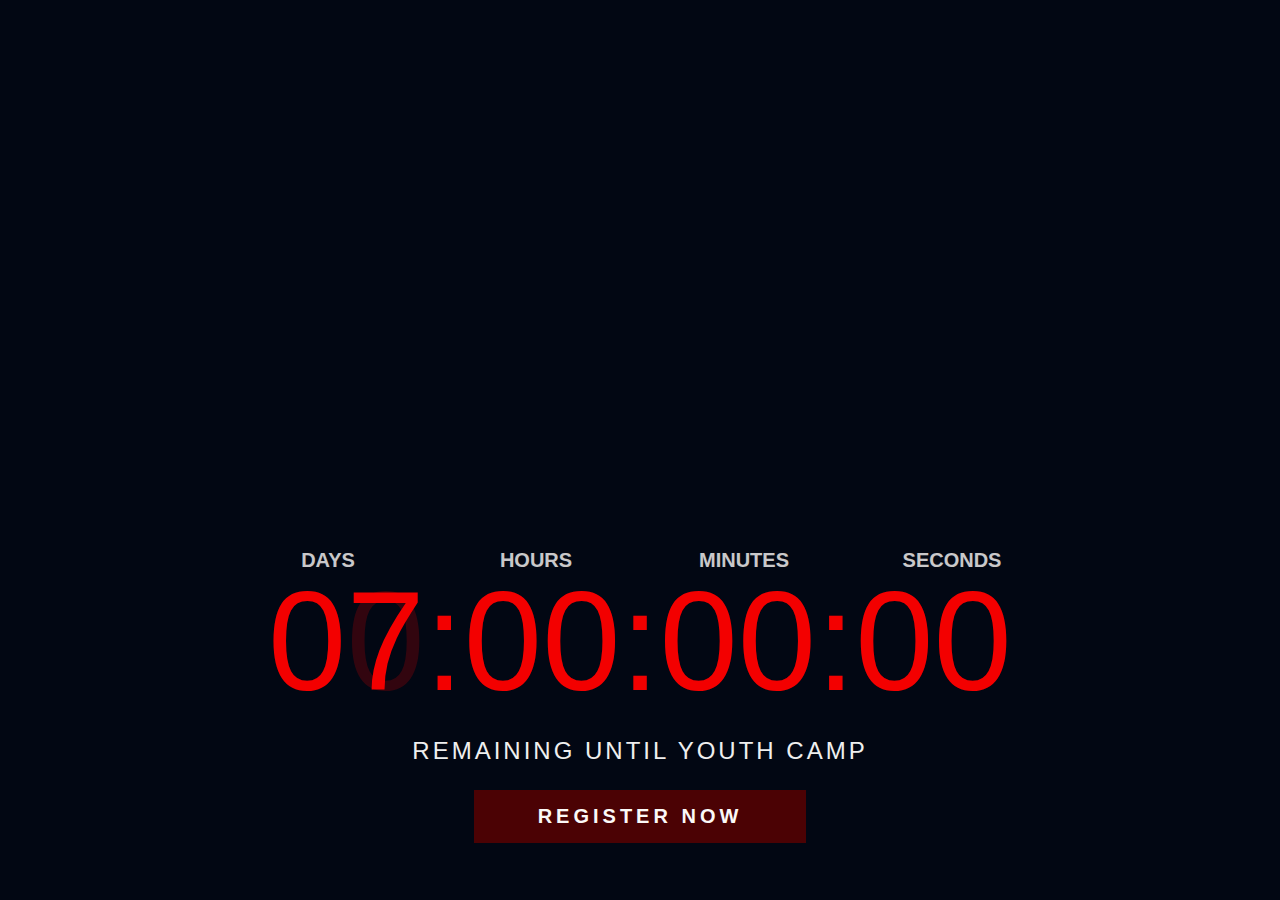
==== commit f0101d43: "Update index.html" ====
--- a/index.html
+++ b/index.html
@@ -1,4 +1,5 @@
 <!DOCTYPE html>
+
 <html lang="en">
 
 <head>
@@ -8,7 +9,6 @@
     <meta content="JLAC Youth Camp 2023" property="twitter:title" />
     <meta content="width=device-width, initial-scale=1" name="viewport" />
     <meta content="Webflow" name="generator" />
-    <meta property="og:url" content="assets/OG.webp" />
     <link
         href="./styles.css"
         rel="stylesheet" type="text/css" />
@@ -24,8 +24,22 @@
     <link href="assets/webclip.png" rel="apple-touch-icon" />
 </head>
 
-<body>
+<body class="countdown">
     <div class="countdown-page">
+        <div data-poster-url="https://uploads-ssl.webflow.com/640ebca3ec6139ab74301674/642431ec145abf942fb78b36_website bg loop-poster-00001.jpg"
+            data-video-urls="https://uploads-ssl.webflow.com/640ebca3ec6139ab74301674/642431ec145abf942fb78b36_website bg loop-transcode.mp4,https://uploads-ssl.webflow.com/640ebca3ec6139ab74301674/642431ec145abf942fb78b36_website bg loop-transcode.webm"
+            data-autoplay="true" data-loop="true" data-wf-ignore="true"
+            class="bg-video w-background-video w-background-video-atom"><video
+                id="26b192e2-2585-b59e-4d1b-78522ac9034a-video" autoplay="" loop=""
+                style="background-image:url(&quot;https://uploads-ssl.webflow.com/640ebca3ec6139ab74301674/642431ec145abf942fb78b36_website bg loop-poster-00001.jpg&quot;)"
+                muted="" playsinline="" data-wf-ignore="true" data-object-fit="cover">
+                <source
+                    src="https://uploads-ssl.webflow.com/640ebca3ec6139ab74301674/642431ec145abf942fb78b36_website bg loop-transcode.mp4"
+                    data-wf-ignore="true" />
+                <source
+                    src="https://uploads-ssl.webflow.com/640ebca3ec6139ab74301674/642431ec145abf942fb78b36_website bg loop-transcode.webm"
+                    data-wf-ignore="true" />
+            </video></div>
         <div class="timer-label-wrapper m">
             <div class="paragraph inverted label">D</div>
             <div class="paragraph inverted label">H</div>
@@ -40,30 +54,30 @@
         </div>
         <div class="countdown-wrapper">
             <div class="timer-wrapper mb-flow">
-                <div id="days" class="timer">00</div>
+                <div class="timer">07</div>
                 <div class="timer">:</div>
-                <div id="hours" class="timer">00</div>
+                <div class="timer">00</div>
                 <div class="timer">:</div>
-                <div id="minutes" class="timer">00</div>
+                <div class="timer">00</div>
                 <div class="timer">:</div>
-                <div id="seconds" class="timer">01</div>
+                <div id="seconds" class="timer">00</div>
             </div>
             <div class="timer bg"><span id="countdown" class="text-span">00:00:00:00</span></div>
-            <div id="status" class="h4 inverted cd">REMAINING UNTIL YOUTH CAMP</div><a
+            <div class="h4 inverted cd">REMAINING UNTIL YOUTH CAMP</div><a
                 href="https://docs.google.com/forms/d/1bYi0Q4V_tHwfjZFR5M2zFoEl2O6BzqJZb1Jt3GfIu0k/viewform?edit_requested=true#settings"
-                target="_blank" id="button" class="button countdown w-button">Register Now</a>
+                target="_blank" class="button countdown w-button">register now</a>
         </div><img
             src="https://uploads-ssl.webflow.com/640ebca3ec6139ab74301674/6423d6dc8d836772d1237e6a_BTTF%20Logo%20White.webp"
-            loading="lazy" sizes="(max-width: 767px) 20vw, 12vw"
+            loading="eager" sizes="(max-width: 479px) 50vw, (max-width: 991px) 25vw, 12vw"
             srcset="https://uploads-ssl.webflow.com/640ebca3ec6139ab74301674/6423d6dc8d836772d1237e6a_BTTF%20Logo%20White-p-500.webp 500w, https://uploads-ssl.webflow.com/640ebca3ec6139ab74301674/6423d6dc8d836772d1237e6a_BTTF%20Logo%20White-p-800.webp 800w, https://uploads-ssl.webflow.com/640ebca3ec6139ab74301674/6423d6dc8d836772d1237e6a_BTTF%20Logo%20White-p-1080.webp 1080w, https://uploads-ssl.webflow.com/640ebca3ec6139ab74301674/6423d6dc8d836772d1237e6a_BTTF%20Logo%20White-p-1600.webp 1600w, https://uploads-ssl.webflow.com/640ebca3ec6139ab74301674/6423d6dc8d836772d1237e6a_BTTF%20Logo%20White-p-2000.webp 2000w, https://uploads-ssl.webflow.com/640ebca3ec6139ab74301674/6423d6dc8d836772d1237e6a_BTTF%20Logo%20White-p-2600.webp 2600w, https://uploads-ssl.webflow.com/640ebca3ec6139ab74301674/6423d6dc8d836772d1237e6a_BTTF%20Logo%20White-p-3200.webp 3200w, https://uploads-ssl.webflow.com/640ebca3ec6139ab74301674/6423d6dc8d836772d1237e6a_BTTF%20Logo%20White.webp 7200w"
             alt="" class="image absolute countdown" />
         <div class="logo-wrapper"><img
                 src="https://uploads-ssl.webflow.com/640ebca3ec6139ab74301674/640ed4eca521a5f07b6e0835_JLAC%20White.png"
-                loading="lazy" sizes="(max-width: 767px) 15vw, 6vw"
+                loading="eager" sizes="(max-width: 767px) 15vw, 6vw"
                 srcset="https://uploads-ssl.webflow.com/640ebca3ec6139ab74301674/640ed4eca521a5f07b6e0835_JLAC%20White-p-500.png 500w, https://uploads-ssl.webflow.com/640ebca3ec6139ab74301674/640ed4eca521a5f07b6e0835_JLAC%20White-p-800.png 800w, https://uploads-ssl.webflow.com/640ebca3ec6139ab74301674/640ed4eca521a5f07b6e0835_JLAC%20White.png 1000w"
                 alt="" class="countdown-logo" /><img
                 src="https://uploads-ssl.webflow.com/640ebca3ec6139ab74301674/6423d77d2c3ec1ab48b9f796_YWAP%20White%20Simple.png"
-                loading="lazy" sizes="(max-width: 767px) 15vw, 6vw"
+                loading="eager" sizes="(max-width: 767px) 15vw, 6vw"
                 srcset="https://uploads-ssl.webflow.com/640ebca3ec6139ab74301674/6423d77d2c3ec1ab48b9f796_YWAP%20White%20Simple-p-500.png 500w, https://uploads-ssl.webflow.com/640ebca3ec6139ab74301674/6423d77d2c3ec1ab48b9f796_YWAP%20White%20Simple-p-800.png 800w, https://uploads-ssl.webflow.com/640ebca3ec6139ab74301674/6423d77d2c3ec1ab48b9f796_YWAP%20White%20Simple.png 1000w"
                 alt="" class="countdown-logo" /></div>
     </div>
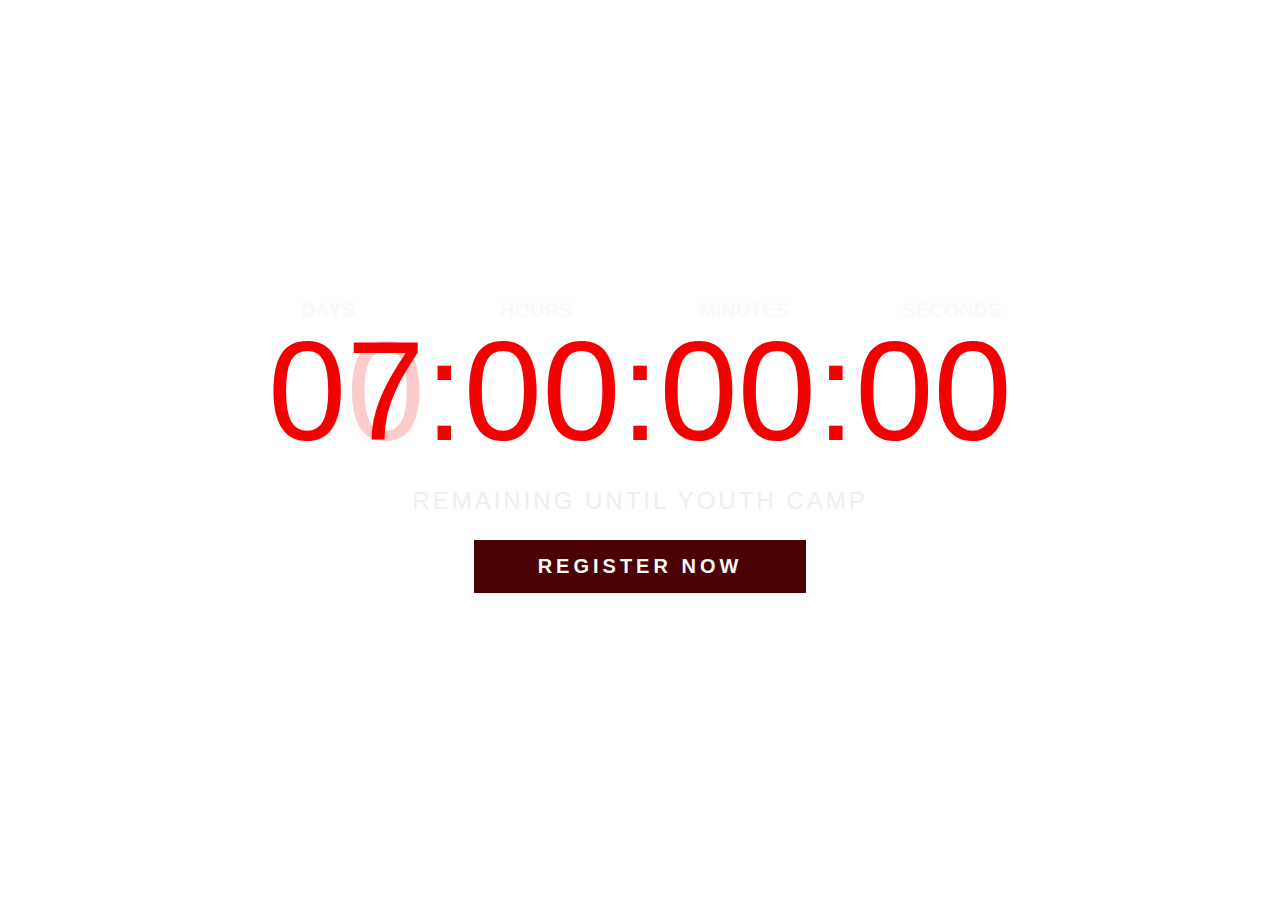
==== commit 20fa55a3: "Update index.html" ====
--- a/index.html
+++ b/index.html
@@ -10,7 +10,7 @@
     <meta content="width=device-width, initial-scale=1" name="viewport" />
     <meta content="Webflow" name="generator" />
     <link
-        href="./styles.css"
+        href="styles.css"
         rel="stylesheet" type="text/css" />
     <link href="https://fonts.googleapis.com" rel="preconnect" />
     <link href="https://fonts.gstatic.com" rel="preconnect" crossorigin="anonymous" />
@@ -84,7 +84,7 @@
     <script src="https://d3e54v103j8qbb.cloudfront.net/js/jquery-3.5.1.min.dc5e7f18c8.js?site=640ebca3ec6139ab74301674"
         type="text/javascript" integrity="sha256-9/aliU8dGd2tb6OSsuzixeV4y/faTqgFtohetphbbj0="
         crossorigin="anonymous"></script>
-    <script src="./script.js"
+    <script src="script.js"
         type="text/javascript"></script>
     <!--[if lte IE 9]><script src="//cdnjs.cloudflare.com/ajax/libs/placeholders/3.0.2/placeholders.min.js"></script><![endif]-->
 </body>
--- a/styles.css
+++ b/styles.css
@@ -1,4 +1,4 @@
-/* Generated on: Wed Mar 29 2023 08:58:21 GMT+0000 (Coordinated Universal Time) */
+/* Generated on: Wed Mar 29 2023 12:52:18 GMT+0000 (Coordinated Universal Time) */
 /* ==========================================================================
    normalize.css v3.0.3 | MIT License | github.com/necolas/normalize.css 
    ========================================================================== */
@@ -1093,7 +1093,6 @@
      flex-direction: column;
      justify-content: center;
      align-items: center;
-     background-color: #020713;
    }
    
    .countdown-wrapper {
@@ -1210,6 +1209,12 @@
      justify-content: center;
    }
    
+   .bg-video {
+     position: absolute;
+     width: 100vw;
+     height: 100vh;
+   }
+   
    @media screen and (min-width: 1440px) {
      .section {
        border-style: none;
